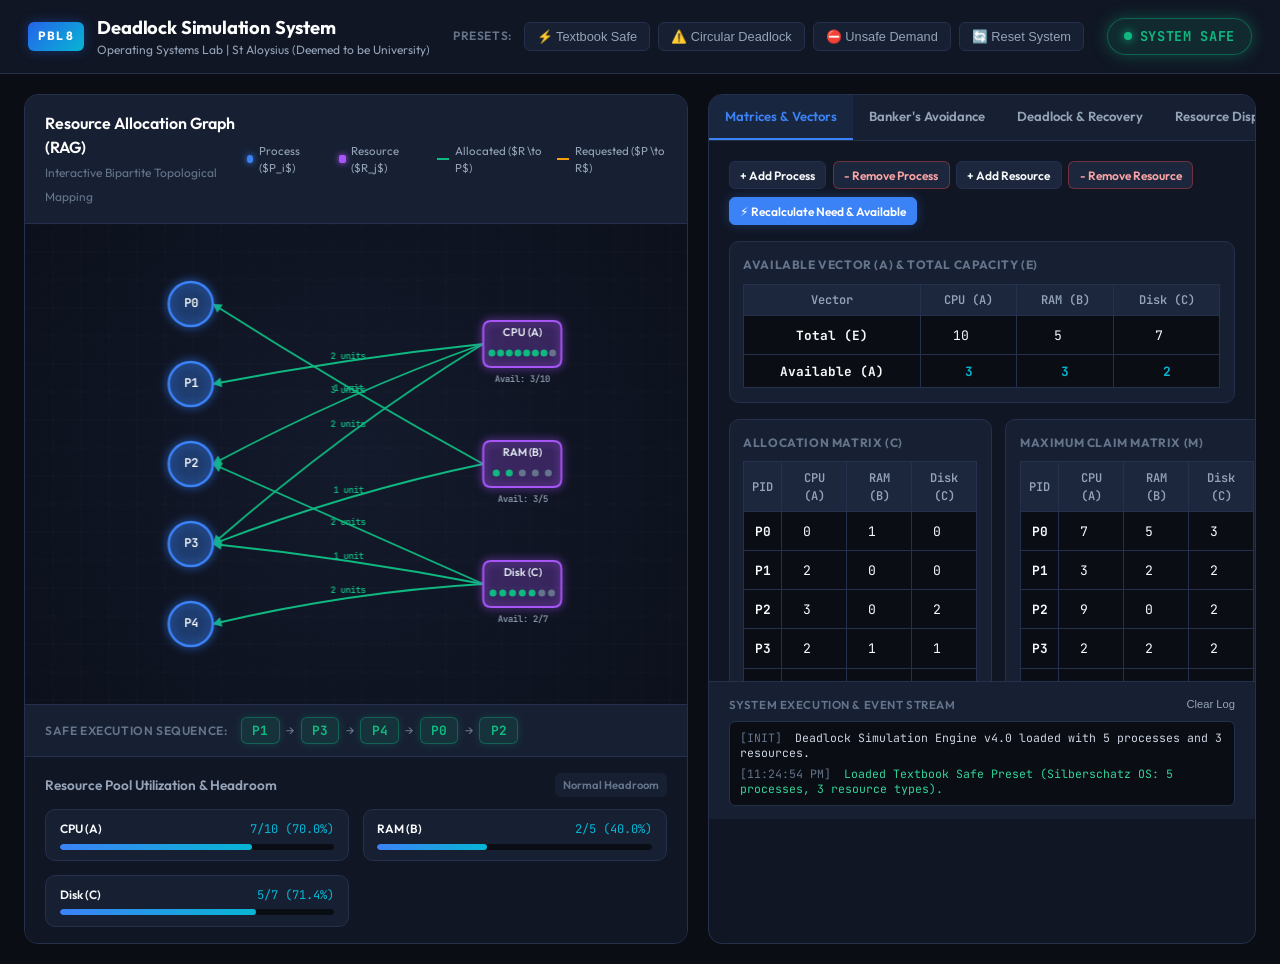
==== deadlock_v4/gui/index.html @ 30ad198f "feat(deadlock-gui): implement interactive graphical user interface and visual RAG canvas" ====
<!DOCTYPE html>
<html lang="en">
<head>
    <meta charset="UTF-8">
    <meta name="viewport" content="width=device-width, initial-scale=1.0">
    <title>Deadlock Simulation & Analysis System | Team 8 PBL</title>
    <link rel="preconnect" href="https://fonts.googleapis.com">
    <link rel="preconnect" href="https://fonts.gstatic.com" crossorigin>
    <link href="https://fonts.googleapis.com/css2?family=JetBrains+Mono:wght@400;500;600;700&family=Outfit:wght@400;500;600;700&family=Plus+Jakarta+Sans:wght@400;500;600;700&display=swap" rel="stylesheet">
    <link rel="stylesheet" href="style.css">
</head>
<body>
    <!-- Top Navigation Header -->
    <header class="app-header">
        <div class="header-brand">
            <div class="brand-badge">PBL 8</div>
            <div class="brand-titles">
                <h1>Deadlock Simulation System</h1>
                <p>Operating Systems Lab | St Aloysius (Deemed to be University)</p>
            </div>
        </div>

        <div class="header-presets">
            <span class="preset-label">Presets:</span>
            <button id="presetSafeBtn" class="preset-btn" title="Silberschatz OS standard 5-process safe state">⚡ Textbook Safe</button>
            <button id="presetDeadlockBtn" class="preset-btn alert-preset" title="Circular wait multi-process deadlock">⚠️ Circular Deadlock</button>
            <button id="presetUnsafeBtn" class="preset-btn warning-preset" title="Unsafe state avoidance case">⛔ Unsafe Demand</button>
            <button id="resetSysBtn" class="preset-btn neutral-preset">🔄 Reset System</button>
        </div>

        <div class="header-status">
            <div id="systemStateBadge" class="state-badge state-safe">
                <span class="status-pulse"></span>
                <span id="systemStateText">SYSTEM SAFE</span>
            </div>
        </div>
    </header>

    <!-- Main Workspace Grid -->
    <main class="dashboard-grid">
        <!-- Left Column: Visual RAG Canvas & Telemetry -->
        <section class="panel graph-panel">
            <div class="panel-header">
                <div class="panel-title-wrap">
                    <h2>Resource Allocation Graph (RAG)</h2>
                    <span class="panel-subtitle">Interactive Bipartite Topological Mapping</span>
                </div>
                <div class="graph-legend">
                    <span class="legend-item"><span class="legend-dot dot-process"></span> Process ($P_i$)</span>
                    <span class="legend-item"><span class="legend-dot dot-resource"></span> Resource ($R_j$)</span>
                    <span class="legend-item"><span class="legend-line line-alloc"></span> Allocated ($R \to P$)</span>
                    <span class="legend-item"><span class="legend-line line-req"></span> Requested ($P \to R$)</span>
                </div>
            </div>

            <!-- Canvas Container -->
            <div class="canvas-container" id="canvasContainer">
                <canvas id="ragCanvas"></canvas>
                <div id="graphOverlayMsg" class="graph-overlay-msg hidden"></div>
            </div>

            <!-- Safe Sequence Bar -->
            <div class="safe-sequence-strip" id="safeSeqStrip">
                <span class="strip-label">Safe Execution Sequence:</span>
                <div class="seq-pills" id="safeSeqPills">
                    <span class="seq-pill">P1</span>
                    <span class="seq-arrow">&rarr;</span>
                    <span class="seq-pill">P3</span>
                    <span class="seq-arrow">&rarr;</span>
                    <span class="seq-pill">P4</span>
                    <span class="seq-arrow">&rarr;</span>
                    <span class="seq-pill">P0</span>
                    <span class="seq-arrow">&rarr;</span>
                    <span class="seq-pill">P2</span>
                </div>
            </div>

            <!-- Resource Utilization Gauges -->
            <div class="utilization-section">
                <div class="utilization-header">
                    <h3>Resource Pool Utilization & Headroom</h3>
                    <span id="bottleneckNotice" class="bottleneck-tag">Normal Headroom</span>
                </div>
                <div class="utilization-bars" id="utilizationBarsContainer">
                    <!-- Dynamic Bars injected here -->
                </div>
            </div>
        </section>

        <!-- Right Column: Interactive Deck & Live Matrix Tables -->
        <section class="panel control-panel">
            <!-- Tabs Bar -->
            <div class="panel-tabs">
                <button class="tab-btn active" data-tab="matrices">Matrices & Vectors</button>
                <button class="tab-btn" data-tab="banker">Banker's Avoidance</button>
                <button class="tab-btn" data-tab="detection">Deadlock & Recovery</button>
                <button class="tab-btn" data-tab="requests">Resource Dispatcher</button>
            </div>

            <!-- Tab 1: Matrices -->
            <div class="tab-content active" id="tab-matrices">
                <div class="matrix-toolbar">
                    <div class="btn-group">
                        <button id="addProcessBtn" class="action-btn sm-btn">+ Add Process</button>
                        <button id="removeProcessBtn" class="action-btn sm-btn danger-outline">- Remove Process</button>
                        <button id="addResourceBtn" class="action-btn sm-btn">+ Add Resource</button>
                        <button id="removeResourceBtn" class="action-btn sm-btn danger-outline">- Remove Resource</button>
                    </div>
                    <button id="recalculateBtn" class="action-btn primary-btn sm-btn">⚡ Recalculate Need & Available</button>
                </div>

                <div class="matrix-card">
                    <div class="card-title">Available Vector (A) & Total Capacity (E)</div>
                    <div class="vector-table-wrap" id="vectorTableWrap">
                        <!-- Rendered by JS -->
                    </div>
                </div>

                <div class="matrix-split">
                    <div class="matrix-card">
                        <div class="card-title">Allocation Matrix (C)</div>
                        <div class="table-wrap" id="allocTableWrap"></div>
                    </div>
                    <div class="matrix-card">
                        <div class="card-title">Maximum Claim Matrix (M)</div>
                        <div class="table-wrap" id="maxTableWrap"></div>
                    </div>
                </div>

                <div class="matrix-split">
                    <div class="matrix-card">
                        <div class="card-title">Calculated Need Matrix (N = M - C)</div>
                        <div class="table-wrap" id="needTableWrap"></div>
                    </div>
                    <div class="matrix-card">
                        <div class="card-title">Current Outstanding Requests (Q)</div>
                        <div class="table-wrap" id="reqTableWrap"></div>
                    </div>
                </div>
            </div>

            <!-- Tab 2: Banker's Avoidance & Stepper -->
            <div class="tab-content" id="tab-banker">
                <div class="action-banner">
                    <div class="banner-info">
                        <h3>Banker's Safety Algorithm Evaluator</h3>
                        <p>Determines if a valid sequence exists where all processes can acquire maximum claims and terminate without deadlock.</p>
                    </div>
                    <button id="runBankersBtn" class="action-btn primary-btn">Run Safety Algorithm</button>
                </div>

                <div class="stepper-box">
                    <div class="stepper-header">
                        <h4>Step-by-Step Safe Sequence Visualizer</h4>
                        <div class="stepper-controls">
                            <button id="stepResetBtn" class="action-btn sm-btn">Reset</button>
                            <button id="stepNextBtn" class="action-btn sm-btn primary-btn">Next Step &rarr;</button>
                            <button id="stepAutoBtn" class="action-btn sm-btn">▶ Auto Play</button>
                        </div>
                    </div>
                    <div class="stepper-display" id="stepperDisplay">
                        <div class="step-work-vector">
                            <span class="step-lbl">Work Vector:</span>
                            <span id="stepWorkVal" class="step-val">[ 3, 3, 2 ]</span>
                        </div>
                        <div class="step-explanation" id="stepExplanation">
                            Click "Next Step" to start evaluating candidate processes against the current Work vector.
                        </div>
                        <div class="step-process-chips" id="stepProcessChips"></div>
                    </div>
                </div>

                <div class="analysis-box" id="bankersAnalysisBox">
                    <div class="analysis-title">Safety Verdict & Theoretical Proof</div>
                    <div class="analysis-body" id="bankersVerdictMsg">
                        Ready. Click "Run Safety Algorithm" to evaluate the current system state.
                    </div>
                </div>
            </div>

            <!-- Tab 3: Deadlock Detection & Recovery -->
            <div class="tab-content" id="tab-detection">
                <div class="action-banner">
                    <div class="banner-info">
                        <h3>Multi-Instance Deadlock Detection</h3>
                        <p>Evaluates outstanding requests (Q) against available resources (A) using graph reduction and work vectors.</p>
                    </div>
                    <button id="runDetectionBtn" class="action-btn alert-btn">Run Detection Check</button>
                </div>

                <div class="detection-verdict-box" id="detectionVerdictBox">
                    <div class="verdict-icon" id="detectionIcon">✓</div>
                    <div class="verdict-details">
                        <h4 id="detectionHeading">No Deadlock Detected</h4>
                        <p id="detectionDetail">All active process requests can be fulfilled. System is in active execution.</p>
                    </div>
                </div>

                <div class="recovery-deck">
                    <div class="deck-header">
                        <h4>Deadlock Recovery Subsystem</h4>
                        <span class="deck-subtitle">Select automated intervention policy</span>
                    </div>

                    <div class="recovery-options">
                        <label class="recovery-option">
                            <input type="radio" name="recoveryPolicy" value="one-by-one" checked>
                            <div class="option-desc">
                                <strong>Selective Victim Termination (One-by-One)</strong>
                                <span>Aborts process with highest resource hold until the cycle breaks. Recommended to minimize cost.</span>
                            </div>
                        </label>
                        <label class="recovery-option">
                            <input type="radio" name="recoveryPolicy" value="terminate-all">
                            <div class="option-desc">
                                <strong>Abort All Deadlocked Processes</strong>
                                <span>Instantly terminates every blocked process and reclaims all resources. Fast but disruptive.</span>
                            </div>
                        </label>
                        <label class="recovery-option">
                            <input type="radio" name="recoveryPolicy" value="preempt">
                            <div class="option-desc">
                                <strong>Resource Preemption & Rollback</strong>
                                <span>Preempts allocated resources from victim, rolls back request to safety checkpoint.</span>
                            </div>
                        </label>
                    </div>

                    <button id="executeRecoveryBtn" class="action-btn danger-btn">⚡ Execute Recovery Intervention</button>
                </div>
            </div>

            <!-- Tab 4: Resource Dispatcher -->
            <div class="tab-content" id="tab-requests">
                <div class="action-banner">
                    <div class="banner-info">
                        <h3>Simulate Dynamic Resource Requests</h3>
                        <p>Submit a live resource request vector for an active process. Banker's avoidance will test safety before granting.</p>
                    </div>
                </div>

                <div class="dispatch-form">
                    <div class="form-row">
                        <label for="reqProcessSelect">Requesting Process:</label>
                        <select id="reqProcessSelect" class="form-select"></select>
                    </div>

                    <div class="form-row">
                        <label>Request Vector (Units per resource):</label>
                        <div class="request-inputs-grid" id="requestInputsGrid"></div>
                    </div>

                    <div class="form-actions">
                        <button id="submitRequestBtn" class="action-btn primary-btn">Submit Request (Test Avoidance)</button>
                        <button id="releaseResourceBtn" class="action-btn neutral-btn">Release Resources</button>
                    </div>
                </div>

                <div class="dispatch-feedback" id="dispatchFeedback">
                    <div class="feedback-title">Dispatcher Transaction Status</div>
                    <div class="feedback-msg" id="dispatchFeedbackMsg">Enter request amounts above to simulate dynamic allocation.</div>
                </div>
            </div>

            <!-- Bottom Console / Telemetry Log -->
            <div class="telemetry-log-card">
                <div class="log-header">
                    <span>System Execution & Event Stream</span>
                    <button id="clearLogBtn" class="sm-text-btn">Clear Log</button>
                </div>
                <div class="log-stream" id="logStream">
                    <div class="log-entry log-info"><span class="log-time">[INIT]</span> Deadlock Simulation Engine v4.0 loaded with 5 processes and 3 resources.</div>
                </div>
            </div>
        </section>
    </main>

    <!-- JavaScript Application -->
    <script src="app.js"></script>
</body>
</html>
---- deadlock_v4/gui/style.css ----
/* ==========================================================================
   Deadlock Simulation & Analysis Console Design System
   PBL Team 8 - St Aloysius Deemed to be University
   ========================================================================== */

:root {
    --bg-base: #0a0d14;
    --bg-surface: #101624;
    --bg-surface-elevated: #172033;
    --bg-card: #1c263c;
    --bg-card-hover: #23304b;

    --border-subtle: #24304c;
    --border-focus: #3b82f6;

    --text-primary: #f8fafc;
    --text-secondary: #94a3b8;
    --text-muted: #64748b;

    --accent-blue: #3b82f6;
    --accent-blue-hover: #2563eb;
    --accent-cyan: #06b6d4;

    --state-safe: #10b981;
    --state-safe-bg: rgba(16, 185, 129, 0.12);
    --state-safe-glow: rgba(16, 185, 129, 0.35);

    --state-unsafe: #f59e0b;
    --state-unsafe-bg: rgba(245, 158, 11, 0.12);
    --state-unsafe-glow: rgba(245, 158, 11, 0.35);

    --state-deadlock: #ef4444;
    --state-deadlock-bg: rgba(239, 68, 68, 0.15);
    --state-deadlock-glow: rgba(239, 68, 68, 0.45);

    --font-sans: 'Outfit', 'Plus Jakarta Sans', system-ui, -apple-system, sans-serif;
    --font-mono: 'JetBrains Mono', monospace;
    --radius-sm: 6px;
    --radius-md: 10px;
    --radius-lg: 14px;
    --radius-xl: 18px;
    --transition: all 0.2s cubic-bezier(0.16, 1, 0.3, 1);
}

* {
    box-sizing: border-box;
    margin: 0;
    padding: 0;
}

body {
    background-color: var(--bg-base);
    color: var(--text-primary);
    font-family: var(--font-sans);
    line-height: 1.5;
    min-height: 100vh;
    overflow-x: hidden;
}

/* Custom Scrollbars */
::-webkit-scrollbar {
    width: 6px;
    height: 6px;
}
::-webkit-scrollbar-track {
    background: var(--bg-base);
}
::-webkit-scrollbar-thumb {
    background: var(--border-subtle);
    border-radius: 4px;
}
::-webkit-scrollbar-thumb:hover {
    background: var(--text-muted);
}

/* ==========================================================================
   Header Architecture
   ========================================================================== */
.app-header {
    background: var(--bg-surface);
    border-bottom: 1px solid var(--border-subtle);
    display: flex;
    align-items: center;
    justify-content: space-between;
    padding: 0.85rem 1.75rem;
    position: sticky;
    top: 0;
    z-index: 50;
    backdrop-filter: blur(12px);
}

.header-brand {
    display: flex;
    align-items: center;
    gap: 0.85rem;
}

.brand-badge {
    background: linear-gradient(135deg, #2563eb, #06b6d4);
    color: #ffffff;
    font-size: 0.75rem;
    font-weight: 700;
    padding: 0.35rem 0.65rem;
    border-radius: var(--radius-sm);
    letter-spacing: 0.05em;
    box-shadow: 0 0 12px rgba(37, 99, 235, 0.4);
}

.brand-titles h1 {
    font-size: 1.15rem;
    font-weight: 700;
    letter-spacing: -0.01em;
    color: #ffffff;
}

.brand-titles p {
    font-size: 0.75rem;
    color: var(--text-secondary);
}

.header-presets {
    display: flex;
    align-items: center;
    gap: 0.5rem;
}

.preset-label {
    font-size: 0.75rem;
    color: var(--text-muted);
    font-weight: 600;
    margin-right: 0.25rem;
    text-transform: uppercase;
    letter-spacing: 0.05em;
}

.preset-btn {
    background: var(--bg-surface-elevated);
    border: 1px solid var(--border-subtle);
    color: var(--text-secondary);
    font-size: 0.8rem;
    font-weight: 500;
    padding: 0.4rem 0.75rem;
    border-radius: var(--radius-sm);
    cursor: pointer;
    transition: var(--transition);
}

.preset-btn:hover {
    background: var(--bg-card);
    color: var(--text-primary);
    border-color: var(--border-focus);
}

.preset-btn.alert-preset:hover {
    border-color: var(--state-deadlock);
    color: #fca5a5;
    background: var(--state-deadlock-bg);
}

.preset-btn.warning-preset:hover {
    border-color: var(--state-unsafe);
    color: #fde68a;
    background: var(--state-unsafe-bg);
}

/* System State Dynamic Badge */
.state-badge {
    display: inline-flex;
    align-items: center;
    gap: 0.5rem;
    font-size: 0.85rem;
    font-weight: 700;
    font-family: var(--font-mono);
    padding: 0.45rem 1rem;
    border-radius: 9999px;
    letter-spacing: 0.05em;
    transition: var(--transition);
}

.status-pulse {
    width: 8px;
    height: 8px;
    border-radius: 50%;
    background: currentColor;
    box-shadow: 0 0 10px currentColor;
    animation: pulse 2s infinite ease-in-out;
}

.state-safe {
    background: var(--state-safe-bg);
    color: var(--state-safe);
    border: 1px solid rgba(16, 185, 129, 0.4);
    box-shadow: 0 0 16px var(--state-safe-glow);
}

.state-unsafe {
    background: var(--state-unsafe-bg);
    color: var(--state-unsafe);
    border: 1px solid rgba(245, 158, 11, 0.4);
    box-shadow: 0 0 16px var(--state-unsafe-glow);
}

.state-deadlock {
    background: var(--state-deadlock-bg);
    color: var(--state-deadlock);
    border: 1px solid rgba(239, 68, 68, 0.5);
    box-shadow: 0 0 24px var(--state-deadlock-glow);
    animation: warningBlink 1.5s infinite alternate ease-in-out;
}

@keyframes pulse {
    0%, 100% { transform: scale(1); opacity: 1; }
    50% { transform: scale(1.3); opacity: 0.6; }
}

@keyframes warningBlink {
    0% { box-shadow: 0 0 12px rgba(239, 68, 68, 0.3); }
    100% { box-shadow: 0 0 30px rgba(239, 68, 68, 0.8); }
}

/* ==========================================================================
   Dashboard Grid Layout
   ========================================================================== */
.dashboard-grid {
    display: grid;
    grid-template-columns: 1.15fr 0.95fr;
    gap: 1.25rem;
    padding: 1.25rem 1.5rem;
    min-height: calc(100vh - 70px);
}

@media (max-width: 1200px) {
    .dashboard-grid {
        grid-template-columns: 1fr;
    }
}

.panel {
    background: var(--bg-surface);
    border: 1px solid var(--border-subtle);
    border-radius: var(--radius-lg);
    display: flex;
    flex-direction: column;
    overflow: hidden;
}

.panel-header {
    padding: 1rem 1.25rem;
    border-bottom: 1px solid var(--border-subtle);
    display: flex;
    align-items: center;
    justify-content: space-between;
    background: var(--bg-surface-elevated);
}

.panel-title-wrap h2 {
    font-size: 1rem;
    font-weight: 600;
    color: #ffffff;
}

.panel-subtitle {
    font-size: 0.75rem;
    color: var(--text-muted);
}

.graph-legend {
    display: flex;
    align-items: center;
    gap: 0.85rem;
    font-size: 0.72rem;
    color: var(--text-secondary);
}

.legend-item {
    display: inline-flex;
    align-items: center;
    gap: 0.35rem;
}

.legend-dot {
    width: 8px;
    height: 8px;
    border-radius: 50%;
}
.dot-process { background: #3b82f6; box-shadow: 0 0 6px #3b82f6; }
.dot-resource { background: #a855f7; border-radius: 2px; box-shadow: 0 0 6px #a855f7; }
.legend-line {
    display: inline-block;
    width: 14px;
    height: 2px;
}
.line-alloc { background: #10b981; }
.line-req { background: #f59e0b; border-top: 1px dashed #f59e0b; }

/* Canvas Area */
.canvas-container {
    position: relative;
    width: 100%;
    height: 480px;
    background: radial-gradient(circle at center, #131a2b 0%, #0c101c 100%);
    overflow: hidden;
}

#ragCanvas {
    width: 100%;
    height: 100%;
    display: block;
}

.graph-overlay-msg {
    position: absolute;
    bottom: 1rem;
    left: 50%;
    transform: translateX(-50%);
    background: rgba(18, 24, 41, 0.88);
    border: 1px solid var(--border-subtle);
    padding: 0.5rem 1rem;
    border-radius: 9999px;
    font-size: 0.8rem;
    color: var(--text-secondary);
    backdrop-filter: blur(8px);
    pointer-events: none;
    transition: var(--transition);
}
.graph-overlay-msg.hidden { display: none; }

/* Safe Sequence Strip */
.safe-sequence-strip {
    background: var(--bg-surface-elevated);
    border-top: 1px solid var(--border-subtle);
    border-bottom: 1px solid var(--border-subtle);
    padding: 0.75rem 1.25rem;
    display: flex;
    align-items: center;
    gap: 0.85rem;
    overflow-x: auto;
}

.strip-label {
    font-size: 0.75rem;
    font-weight: 600;
    text-transform: uppercase;
    letter-spacing: 0.05em;
    color: var(--text-muted);
    white-space: nowrap;
}

.seq-pills {
    display: flex;
    align-items: center;
    gap: 0.4rem;
}

.seq-pill {
    background: var(--state-safe-bg);
    color: var(--state-safe);
    border: 1px solid rgba(16, 185, 129, 0.35);
    font-family: var(--font-mono);
    font-size: 0.8rem;
    font-weight: 700;
    padding: 0.2rem 0.65rem;
    border-radius: var(--radius-sm);
    box-shadow: 0 0 8px rgba(16, 185, 129, 0.2);
}

.seq-arrow {
    color: var(--text-muted);
    font-size: 0.8rem;
}

/* Utilization Section */
.utilization-section {
    padding: 1rem 1.25rem;
    background: var(--bg-surface);
}

.utilization-header {
    display: flex;
    align-items: center;
    justify-content: space-between;
    margin-bottom: 0.75rem;
}

.utilization-header h3 {
    font-size: 0.85rem;
    font-weight: 600;
    color: var(--text-secondary);
}

.bottleneck-tag {
    font-size: 0.7rem;
    font-weight: 600;
    padding: 0.2rem 0.5rem;
    border-radius: var(--radius-sm);
    background: var(--bg-surface-elevated);
    color: var(--text-muted);
}

.bottleneck-tag.bottleneck-alert {
    background: var(--state-deadlock-bg);
    color: #fca5a5;
    border: 1px solid rgba(239, 68, 68, 0.3);
}

.utilization-bars {
    display: grid;
    grid-template-columns: repeat(auto-fit, minmax(200px, 1fr));
    gap: 0.85rem;
}

.util-item {
    background: var(--bg-surface-elevated);
    border: 1px solid var(--border-subtle);
    padding: 0.65rem 0.85rem;
    border-radius: var(--radius-md);
}

.util-meta {
    display: flex;
    justify-content: space-between;
    font-size: 0.75rem;
    margin-bottom: 0.35rem;
}

.util-name {
    font-weight: 600;
    color: var(--text-primary);
}

.util-pct {
    font-family: var(--font-mono);
    color: var(--accent-cyan);
}

.util-track {
    width: 100%;
    height: 6px;
    background: var(--bg-base);
    border-radius: 9999px;
    overflow: hidden;
}

.util-fill {
    height: 100%;
    background: linear-gradient(90deg, #3b82f6, #06b6d4);
    border-radius: 9999px;
    transition: width 0.3s ease;
}

.util-fill.fill-high {
    background: linear-gradient(90deg, #f59e0b, #ef4444);
}

/* ==========================================================================
   Right Column: Tabs & Control Deck
   ========================================================================== */
.panel-tabs {
    display: flex;
    background: var(--bg-surface-elevated);
    border-bottom: 1px solid var(--border-subtle);
    overflow-x: auto;
}

.tab-btn {
    flex: 1;
    background: transparent;
    border: none;
    border-bottom: 2px solid transparent;
    color: var(--text-secondary);
    font-family: var(--font-sans);
    font-size: 0.82rem;
    font-weight: 600;
    padding: 0.85rem 1rem;
    cursor: pointer;
    white-space: nowrap;
    transition: var(--transition);
}

.tab-btn:hover {
    color: var(--text-primary);
    background: rgba(255, 255, 255, 0.02);
}

.tab-btn.active {
    color: var(--accent-blue);
    border-bottom-color: var(--accent-blue);
    background: rgba(59, 130, 246, 0.06);
}

.tab-content {
    display: none;
    padding: 1.25rem;
    flex-direction: column;
    gap: 1rem;
    overflow-y: auto;
    max-height: 540px;
}
.tab-content.active {
    display: flex;
}

/* Matrices Styling */
.matrix-toolbar {
    display: flex;
    align-items: center;
    justify-content: space-between;
    flex-wrap: wrap;
    gap: 0.5rem;
}

.btn-group {
    display: flex;
    gap: 0.4rem;
}

.action-btn {
    background: var(--bg-card);
    border: 1px solid var(--border-subtle);
    color: var(--text-primary);
    font-family: var(--font-sans);
    font-size: 0.82rem;
    font-weight: 600;
    padding: 0.5rem 0.85rem;
    border-radius: var(--radius-sm);
    cursor: pointer;
    transition: var(--transition);
    display: inline-flex;
    align-items: center;
    gap: 0.35rem;
}

.action-btn:hover {
    background: var(--bg-card-hover);
    border-color: var(--border-focus);
}

.sm-btn {
    font-size: 0.75rem;
    padding: 0.35rem 0.65rem;
}

.primary-btn {
    background: var(--accent-blue);
    border-color: var(--accent-blue);
    color: #ffffff;
    box-shadow: 0 0 12px rgba(59, 130, 246, 0.3);
}
.primary-btn:hover {
    background: var(--accent-blue-hover);
}

.danger-btn {
    background: #dc2626;
    border-color: #dc2626;
    color: #ffffff;
    box-shadow: 0 0 14px rgba(220, 38, 38, 0.35);
}
.danger-btn:hover {
    background: #b91c1c;
}

.danger-outline {
    color: #fca5a5;
    border-color: rgba(239, 68, 68, 0.4);
}
.danger-outline:hover {
    background: var(--state-deadlock-bg);
    border-color: var(--state-deadlock);
}

.alert-btn {
    background: var(--state-deadlock);
    border-color: var(--state-deadlock);
    color: #ffffff;
}

.neutral-btn {
    background: var(--bg-surface-elevated);
}

.matrix-card {
    background: var(--bg-surface-elevated);
    border: 1px solid var(--border-subtle);
    border-radius: var(--radius-md);
    padding: 0.85rem;
}

.card-title {
    font-size: 0.75rem;
    font-weight: 700;
    color: var(--text-muted);
    text-transform: uppercase;
    letter-spacing: 0.05em;
    margin-bottom: 0.6rem;
}

.matrix-split {
    display: grid;
    grid-template-columns: 1fr 1fr;
    gap: 0.85rem;
}

@media (max-width: 600px) {
    .matrix-split {
        grid-template-columns: 1fr;
    }
}

.table-wrap, .vector-table-wrap {
    overflow-x: auto;
}

table.matrix-table {
    width: 100%;
    border-collapse: collapse;
    font-family: var(--font-mono);
    font-size: 0.8rem;
}

table.matrix-table th, table.matrix-table td {
    padding: 0.4rem 0.5rem;
    text-align: center;
    border: 1px solid var(--border-subtle);
}

table.matrix-table th {
    background: var(--bg-card);
    color: var(--text-secondary);
    font-weight: 600;
    font-size: 0.75rem;
}

table.matrix-table td {
    background: var(--bg-base);
}

table.matrix-table input {
    width: 48px;
    background: transparent;
    border: 1px solid transparent;
    color: var(--text-primary);
    font-family: var(--font-mono);
    font-size: 0.82rem;
    text-align: center;
    padding: 0.2rem;
    border-radius: var(--radius-sm);
    transition: var(--transition);
}

table.matrix-table input:focus {
    outline: none;
    background: var(--bg-surface-elevated);
    border-color: var(--accent-blue);
    box-shadow: 0 0 8px rgba(59, 130, 246, 0.4);
}

/* Action Banner */
.action-banner {
    background: linear-gradient(135deg, rgba(30, 41, 69, 0.6), rgba(18, 24, 41, 0.8));
    border: 1px solid var(--border-subtle);
    border-radius: var(--radius-md);
    padding: 1rem;
    display: flex;
    align-items: center;
    justify-content: space-between;
    gap: 1rem;
}

.banner-info h3 {
    font-size: 0.95rem;
    font-weight: 600;
    color: #ffffff;
    margin-bottom: 0.2rem;
}

.banner-info p {
    font-size: 0.75rem;
    color: var(--text-secondary);
}

/* Stepper Display */
.stepper-box {
    background: var(--bg-surface-elevated);
    border: 1px solid var(--border-subtle);
    border-radius: var(--radius-md);
    padding: 1rem;
    display: flex;
    flex-direction: column;
    gap: 0.75rem;
}

.stepper-header {
    display: flex;
    align-items: center;
    justify-content: space-between;
}

.stepper-header h4 {
    font-size: 0.85rem;
    font-weight: 600;
    color: var(--text-primary);
}

.stepper-controls {
    display: flex;
    gap: 0.35rem;
}

.stepper-display {
    background: var(--bg-base);
    border: 1px solid var(--border-subtle);
    border-radius: var(--radius-sm);
    padding: 0.85rem;
}

.step-work-vector {
    display: flex;
    align-items: center;
    gap: 0.5rem;
    font-size: 0.82rem;
    margin-bottom: 0.5rem;
}

.step-lbl {
    color: var(--text-muted);
    font-weight: 600;
}

.step-val {
    font-family: var(--font-mono);
    color: var(--accent-cyan);
    font-weight: 700;
}

.step-explanation {
    font-size: 0.78rem;
    color: var(--text-secondary);
    min-height: 38px;
    line-height: 1.4;
}

.step-process-chips {
    display: flex;
    gap: 0.4rem;
    margin-top: 0.6rem;
    flex-wrap: wrap;
}

.chip {
    padding: 0.2rem 0.55rem;
    border-radius: var(--radius-sm);
    font-size: 0.72rem;
    font-family: var(--font-mono);
    font-weight: 600;
    background: var(--bg-surface-elevated);
    border: 1px solid var(--border-subtle);
    color: var(--text-muted);
}
.chip.chip-done {
    background: var(--state-safe-bg);
    color: var(--state-safe);
    border-color: rgba(16, 185, 129, 0.4);
}
.chip.chip-active {
    background: rgba(59, 130, 246, 0.15);
    color: var(--accent-blue);
    border-color: var(--accent-blue);
    box-shadow: 0 0 8px rgba(59, 130, 246, 0.3);
}

.analysis-box {
    background: var(--bg-surface-elevated);
    border: 1px solid var(--border-subtle);
    border-radius: var(--radius-md);
    padding: 1rem;
}

.analysis-title {
    font-size: 0.75rem;
    font-weight: 700;
    color: var(--text-muted);
    text-transform: uppercase;
    letter-spacing: 0.05em;
    margin-bottom: 0.4rem;
}

.analysis-body {
    font-size: 0.8rem;
    color: var(--text-secondary);
    line-height: 1.5;
}

/* Detection Verdict Box */
.detection-verdict-box {
    background: var(--bg-surface-elevated);
    border: 1px solid var(--border-subtle);
    border-radius: var(--radius-md);
    padding: 1.25rem;
    display: flex;
    align-items: center;
    gap: 1rem;
}

.detection-verdict-box.alert-active {
    background: var(--state-deadlock-bg);
    border-color: var(--state-deadlock);
}

.verdict-icon {
    width: 44px;
    height: 44px;
    border-radius: 50%;
    display: flex;
    align-items: center;
    justify-content: center;
    font-size: 1.4rem;
    font-weight: bold;
    background: var(--state-safe-bg);
    color: var(--state-safe);
    flex-shrink: 0;
}

.detection-verdict-box.alert-active .verdict-icon {
    background: rgba(239, 68, 68, 0.2);
    color: var(--state-deadlock);
}

.verdict-details h4 {
    font-size: 0.95rem;
    font-weight: 600;
    margin-bottom: 0.2rem;
}

.verdict-details p {
    font-size: 0.78rem;
    color: var(--text-secondary);
}

/* Recovery Deck */
.recovery-deck {
    background: var(--bg-surface-elevated);
    border: 1px solid var(--border-subtle);
    border-radius: var(--radius-md);
    padding: 1rem;
    display: flex;
    flex-direction: column;
    gap: 0.85rem;
}

.deck-header h4 {
    font-size: 0.85rem;
    font-weight: 600;
}

.deck-subtitle {
    font-size: 0.72rem;
    color: var(--text-muted);
}

.recovery-options {
    display: flex;
    flex-direction: column;
    gap: 0.5rem;
}

.recovery-option {
    display: flex;
    align-items: flex-start;
    gap: 0.65rem;
    background: var(--bg-card);
    border: 1px solid var(--border-subtle);
    padding: 0.65rem 0.85rem;
    border-radius: var(--radius-sm);
    cursor: pointer;
    transition: var(--transition);
}

.recovery-option:hover {
    border-color: var(--border-focus);
}

.recovery-option input {
    margin-top: 0.25rem;
}

.option-desc strong {
    display: block;
    font-size: 0.8rem;
    color: var(--text-primary);
}

.option-desc span {
    font-size: 0.72rem;
    color: var(--text-secondary);
}

/* Dispatch Form */
.dispatch-form {
    background: var(--bg-surface-elevated);
    border: 1px solid var(--border-subtle);
    border-radius: var(--radius-md);
    padding: 1rem;
    display: flex;
    flex-direction: column;
    gap: 0.85rem;
}

.form-row {
    display: flex;
    flex-direction: column;
    gap: 0.35rem;
}

.form-row label {
    font-size: 0.78rem;
    font-weight: 600;
    color: var(--text-secondary);
}

.form-select {
    background: var(--bg-base);
    border: 1px solid var(--border-subtle);
    color: var(--text-primary);
    padding: 0.45rem 0.65rem;
    border-radius: var(--radius-sm);
    font-family: var(--font-sans);
    font-size: 0.82rem;
}

.request-inputs-grid {
    display: flex;
    gap: 0.5rem;
    flex-wrap: wrap;
}

.req-input-col {
    display: flex;
    flex-direction: column;
    align-items: center;
    gap: 0.25rem;
}

.req-input-col span {
    font-size: 0.7rem;
    color: var(--text-muted);
    font-family: var(--font-mono);
}

.req-input-col input {
    width: 54px;
    background: var(--bg-base);
    border: 1px solid var(--border-subtle);
    color: var(--text-primary);
    font-family: var(--font-mono);
    font-size: 0.85rem;
    padding: 0.35rem;
    text-align: center;
    border-radius: var(--radius-sm);
}

.form-actions {
    display: flex;
    gap: 0.5rem;
    margin-top: 0.35rem;
}

.dispatch-feedback {
    background: var(--bg-surface-elevated);
    border: 1px solid var(--border-subtle);
    border-radius: var(--radius-md);
    padding: 0.85rem;
}

.feedback-title {
    font-size: 0.72rem;
    font-weight: 700;
    color: var(--text-muted);
    text-transform: uppercase;
    letter-spacing: 0.05em;
    margin-bottom: 0.25rem;
}

.feedback-msg {
    font-size: 0.8rem;
    color: var(--text-secondary);
}

/* Bottom Telemetry Log */
.telemetry-log-card {
    background: var(--bg-surface-elevated);
    border-top: 1px solid var(--border-subtle);
    padding: 0.85rem 1.25rem;
    display: flex;
    flex-direction: column;
    gap: 0.5rem;
}

.log-header {
    display: flex;
    align-items: center;
    justify-content: space-between;
    font-size: 0.72rem;
    font-weight: 600;
    color: var(--text-muted);
    text-transform: uppercase;
    letter-spacing: 0.05em;
}

.sm-text-btn {
    background: transparent;
    border: none;
    color: var(--text-secondary);
    font-size: 0.7rem;
    cursor: pointer;
}
.sm-text-btn:hover {
    color: var(--accent-blue);
}

.log-stream {
    max-height: 100px;
    overflow-y: auto;
    font-family: var(--font-mono);
    font-size: 0.72rem;
    display: flex;
    flex-direction: column;
    gap: 0.3rem;
    background: var(--bg-base);
    padding: 0.5rem 0.65rem;
    border-radius: var(--radius-sm);
    border: 1px solid var(--border-subtle);
}

.log-entry {
    line-height: 1.35;
}
.log-time {
    color: var(--text-muted);
    margin-right: 0.4rem;
}
.log-info { color: #cbd5e1; }
.log-success { color: #34d399; }
.log-warning { color: #fbbf24; }
.log-alert { color: #f87171; }
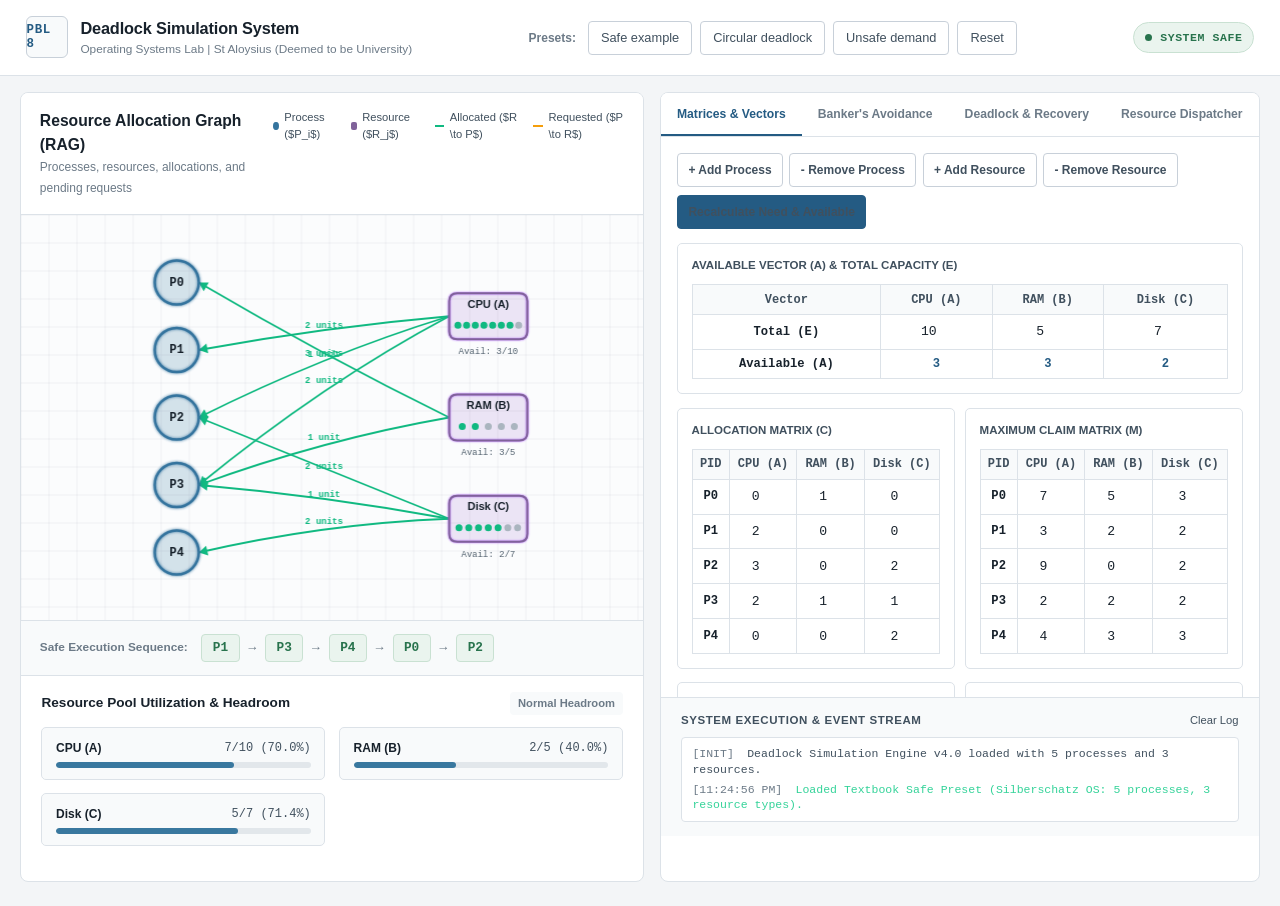
==== commit 491205ee: "refine deadlock simulator interface" ====
--- a/deadlock_v4/gui/index.html
+++ b/deadlock_v4/gui/index.html
@@ -3,10 +3,9 @@
 <head>
     <meta charset="UTF-8">
     <meta name="viewport" content="width=device-width, initial-scale=1.0">
-    <title>Deadlock Simulation & Analysis System | Team 8 PBL</title>
-    <link rel="preconnect" href="https://fonts.googleapis.com">
-    <link rel="preconnect" href="https://fonts.gstatic.com" crossorigin>
-    <link href="https://fonts.googleapis.com/css2?family=JetBrains+Mono:wght@400;500;600;700&family=Outfit:wght@400;500;600;700&family=Plus+Jakarta+Sans:wght@400;500;600;700&display=swap" rel="stylesheet">
+    <meta name="theme-color" content="#f3f5f7">
+    <meta name="description" content="Interactive operating systems lab for exploring resource allocation, safe states, and deadlock recovery.">
+    <title>Deadlock Simulation System | Team 8 PBL</title>
     <link rel="stylesheet" href="style.css">
 </head>
 <body>
@@ -22,10 +21,10 @@
 
         <div class="header-presets">
             <span class="preset-label">Presets:</span>
-            <button id="presetSafeBtn" class="preset-btn" title="Silberschatz OS standard 5-process safe state">⚡ Textbook Safe</button>
-            <button id="presetDeadlockBtn" class="preset-btn alert-preset" title="Circular wait multi-process deadlock">⚠️ Circular Deadlock</button>
-            <button id="presetUnsafeBtn" class="preset-btn warning-preset" title="Unsafe state avoidance case">⛔ Unsafe Demand</button>
-            <button id="resetSysBtn" class="preset-btn neutral-preset">🔄 Reset System</button>
+            <button id="presetSafeBtn" class="preset-btn" title="Load the standard five-process safe state">Safe example</button>
+            <button id="presetDeadlockBtn" class="preset-btn alert-preset" title="Load a circular-wait deadlock scenario">Circular deadlock</button>
+            <button id="presetUnsafeBtn" class="preset-btn warning-preset" title="Load an unsafe demand scenario">Unsafe demand</button>
+            <button id="resetSysBtn" class="preset-btn neutral-preset">Reset</button>
         </div>
 
         <div class="header-status">
@@ -43,7 +42,7 @@
             <div class="panel-header">
                 <div class="panel-title-wrap">
                     <h2>Resource Allocation Graph (RAG)</h2>
-                    <span class="panel-subtitle">Interactive Bipartite Topological Mapping</span>
+                    <span class="panel-subtitle">Processes, resources, allocations, and pending requests</span>
                 </div>
                 <div class="graph-legend">
                     <span class="legend-item"><span class="legend-dot dot-process"></span> Process ($P_i$)</span>
@@ -106,7 +105,7 @@
                         <button id="addResourceBtn" class="action-btn sm-btn">+ Add Resource</button>
                         <button id="removeResourceBtn" class="action-btn sm-btn danger-outline">- Remove Resource</button>
                     </div>
-                    <button id="recalculateBtn" class="action-btn primary-btn sm-btn">⚡ Recalculate Need & Available</button>
+                    <button id="recalculateBtn" class="action-btn primary-btn sm-btn">Recalculate Need &amp; Available</button>
                 </div>
 
                 <div class="matrix-card">
@@ -155,7 +154,7 @@
                         <div class="stepper-controls">
                             <button id="stepResetBtn" class="action-btn sm-btn">Reset</button>
                             <button id="stepNextBtn" class="action-btn sm-btn primary-btn">Next Step &rarr;</button>
-                            <button id="stepAutoBtn" class="action-btn sm-btn">▶ Auto Play</button>
+                            <button id="stepAutoBtn" class="action-btn sm-btn">Auto play</button>
                         </div>
                     </div>
                     <div class="stepper-display" id="stepperDisplay">
@@ -189,7 +188,7 @@
                 </div>
 
                 <div class="detection-verdict-box" id="detectionVerdictBox">
-                    <div class="verdict-icon" id="detectionIcon">✓</div>
+                    <div class="verdict-icon" id="detectionIcon">OK</div>
                     <div class="verdict-details">
                         <h4 id="detectionHeading">No Deadlock Detected</h4>
                         <p id="detectionDetail">All active process requests can be fulfilled. System is in active execution.</p>
@@ -226,7 +225,7 @@
                         </label>
                     </div>
 
-                    <button id="executeRecoveryBtn" class="action-btn danger-btn">⚡ Execute Recovery Intervention</button>
+                    <button id="executeRecoveryBtn" class="action-btn danger-btn">Execute recovery</button>
                 </div>
             </div>
 
--- a/deadlock_v4/gui/style.css
+++ b/deadlock_v4/gui/style.css
@@ -1043,3 +1043,133 @@
 .log-success { color: #34d399; }
 .log-warning { color: #fbbf24; }
 .log-alert { color: #f87171; }
+
+/* Quiet, light interface layer */
+:root {
+    color-scheme: light;
+    --bg-base: #f3f5f7;
+    --bg-surface: #ffffff;
+    --bg-surface-elevated: #f8fafb;
+    --bg-card: #ffffff;
+    --bg-card-hover: #f2f5f7;
+    --border-subtle: #dce2e8;
+    --border-focus: #245b83;
+    --text-primary: #17212b;
+    --text-secondary: #40505e;
+    --text-muted: #6c7a87;
+    --accent-blue: #245b83;
+    --accent-blue-hover: #19486c;
+    --accent-cyan: #245b83;
+    --state-safe: #28734d;
+    --state-safe-bg: #eaf4ee;
+    --state-safe-glow: transparent;
+    --state-unsafe: #94620b;
+    --state-unsafe-bg: #fbf3df;
+    --state-unsafe-glow: transparent;
+    --state-deadlock: #a53b38;
+    --state-deadlock-bg: #f8eaea;
+    --state-deadlock-glow: transparent;
+    --font-sans: "Segoe UI", Arial, sans-serif;
+    --font-mono: Consolas, "Courier New", monospace;
+    --radius-sm: 4px;
+    --radius-md: 6px;
+    --radius-lg: 8px;
+    --radius-xl: 8px;
+    --transition: background-color .15s ease, border-color .15s ease, color .15s ease;
+}
+
+body { background: var(--bg-base); color: var(--text-primary); font-size: 14px; }
+button, input, select { font-family: var(--font-sans); }
+button:focus-visible, input:focus-visible, select:focus-visible { outline: 3px solid rgba(36, 91, 131, .25); outline-offset: 2px; }
+::-webkit-scrollbar-track { background: #f8fafb; }
+::-webkit-scrollbar-thumb { background: #c8d0d9; border: 2px solid #f8fafb; }
+.app-header { min-height: 76px; padding: .8rem clamp(1rem, 2vw, 2rem); background: #fff; border-bottom-color: var(--border-subtle); backdrop-filter: none; }
+.header-brand { gap: .8rem; }
+.brand-badge { display: grid; place-items: center; width: 42px; height: 42px; padding: 0; border: 1px solid #c8d0d9; border-radius: 6px; background: #f8fafb; color: #245b83; font: 700 .78rem var(--font-mono); box-shadow: none; }
+.brand-titles h1 { color: var(--text-primary); font-size: 1.02rem; font-weight: 650; }
+.brand-titles p { color: var(--text-muted); font-size: .74rem; }
+.preset-label { color: var(--text-muted); text-transform: none; letter-spacing: 0; }
+.preset-btn, .action-btn { min-height: 34px; border-color: #c8d0d9; border-radius: 4px; background: #fff; color: #40505e; box-shadow: none; }
+.preset-btn:hover, .action-btn:hover { border-color: #aebbc7; background: #f8fafb; color: #17212b; }
+.preset-btn.alert-preset:hover, .danger-outline:hover { border-color: #d5a09e; background: #f8eaea; color: #a53b38; }
+.preset-btn.warning-preset:hover { border-color: #d9c28c; background: #fbf3df; color: #94620b; }
+.state-badge { padding: .38rem .68rem; border-radius: 999px; font-size: .72rem; box-shadow: none; }
+.status-pulse { width: 7px; height: 7px; box-shadow: none; animation: none; }
+.state-safe { border-color: #c9e1d2; box-shadow: none; }
+.state-unsafe { border-color: #ead9ab; box-shadow: none; }
+.state-deadlock { border-color: #e8c2c1; box-shadow: none; animation: none; }
+.dashboard-grid { grid-template-columns: minmax(400px, 1.04fr) minmax(520px, 1fr); gap: 1rem; max-width: 1920px; padding: 1rem clamp(1rem, 1.6vw, 1.75rem) 1.5rem; }
+.panel { border-color: #dce2e8; border-radius: 8px; background: #fff; }
+.panel-header { align-items: flex-start; gap: 1rem; padding: 1rem 1.15rem; background: #fff; }
+.panel-title-wrap h2 { color: #17212b; font-size: .98rem; }
+.panel-subtitle { color: #6c7a87; font-size: .75rem; }
+.graph-legend { gap: .45rem .8rem; color: #40505e; font-size: .7rem; }
+.dot-process { background: #35749e; box-shadow: none; }
+.dot-resource { background: #80629a; box-shadow: none; }
+.canvas-container { height: clamp(360px, 45vh, 560px); background: #fbfcfd; }
+.safe-sequence-strip { min-height: 56px; padding: .7rem 1.15rem; background: #f8fafb; }
+.strip-label { color: #6c7a87; font-size: .74rem; text-transform: none; letter-spacing: 0; }
+.seq-pill { border-color: #c9e1d2; border-radius: 4px; background: #eaf4ee; color: #28734d; box-shadow: none; }
+.utilization-header h3 { color: #17212b; }
+.util-item { border-color: #dce2e8; border-radius: 5px; background: #f8fafb; }
+.util-pct { color: #40505e; }
+.util-track { background: #e2e7eb; }
+.util-fill { background: #39789f; }
+.util-fill.fill-high { background: #b27a20; }
+.panel-tabs { background: #fff; }
+.tab-btn { border-bottom-width: 2px; color: #6c7a87; font-size: .76rem; }
+.tab-btn:hover { background: #f8fafb; }
+.tab-btn.active { border-bottom-color: #245b83; background: #fff; color: #245b83; }
+.tab-content { max-height: 560px; padding: 1rem; gap: .85rem; }
+.matrix-card, .stepper-box, .analysis-box, .recovery-deck, .dispatch-form, .dispatch-feedback { border-color: #dce2e8; border-radius: 5px; background: #fff; }
+.card-title, .analysis-title, .feedback-title { color: #40505e; font-size: .72rem; letter-spacing: 0; }
+.matrix-split { gap: .65rem; }
+table.matrix-table { font-size: .76rem; }
+table.matrix-table th, table.matrix-table td { padding: .33rem .4rem; border-color: #dce2e8; }
+table.matrix-table th { background: #f8fafb; color: #40505e; }
+table.matrix-table td { background: #fff; }
+table.matrix-table input { color: #17212b; }
+table.matrix-table input:focus { background: #fff; box-shadow: none; }
+.action-banner, .stepper-display { border-color: #dce2e8; border-radius: 5px; background: #f8fafb; }
+.banner-info h3 { color: #17212b; }
+.banner-info p, .analysis-body, .feedback-msg { color: #40505e; }
+.primary-btn { border-color: #245b83; background: #245b83; box-shadow: none; }
+.primary-btn:hover { border-color: #19486c; background: #19486c; }
+.danger-btn, .alert-btn { border-color: #a44843; background: #a44843; box-shadow: none; }
+.danger-btn:hover, .alert-btn:hover { border-color: #873632; background: #873632; }
+.detection-verdict-box { border-color: #c9e1d2; background: #eaf4ee; }
+.detection-verdict-box.alert-active { border-color: #e8c2c1; background: #f8eaea; }
+.recovery-option { border-color: #dce2e8; border-radius: 4px; background: #f8fafb; }
+.recovery-option:hover { border-color: #aebbc7; }
+.form-select, .req-input-col input { border-color: #c8d0d9; background: #fff; color: #17212b; }
+.telemetry-log-card { background: #f8fafb; }
+.log-header { color: #40505e; }
+.log-stream { max-height: 110px; border-color: #dce2e8; background: #fff; }
+.log-info { color: #40505e; }
+
+@media (max-width: 1120px) {
+    .dashboard-grid { grid-template-columns: minmax(0, 1fr); }
+    .canvas-container { height: min(48vh, 480px); min-height: 340px; }
+    .tab-content { max-height: none; }
+}
+@media (max-width: 760px) {
+    .app-header { position: static; align-items: flex-start; flex-wrap: wrap; }
+    .header-brand { flex: 1 1 calc(100% - 100px); }
+    .header-status { margin-left: auto; }
+    .header-presets { justify-content: flex-start; width: 100%; }
+    .dashboard-grid { padding: .7rem; }
+    .panel-header { flex-direction: column; }
+    .graph-legend { justify-content: flex-start; }
+    .matrix-split { grid-template-columns: minmax(0, 1fr); }
+    .matrix-toolbar { align-items: flex-start; }
+}
+@media (max-width: 480px) {
+    .brand-titles h1 { font-size: .92rem; }
+    .brand-titles p { max-width: 230px; font-size: .68rem; }
+    .preset-label { width: 100%; }
+    .action-banner, .stepper-header { align-items: flex-start; flex-direction: column; }
+    .canvas-container { min-height: 300px; }
+}
+@media (prefers-reduced-motion: reduce) {
+    *, *::before, *::after { scroll-behavior: auto !important; transition-duration: .01ms !important; animation-duration: .01ms !important; animation-iteration-count: 1 !important; }
+}
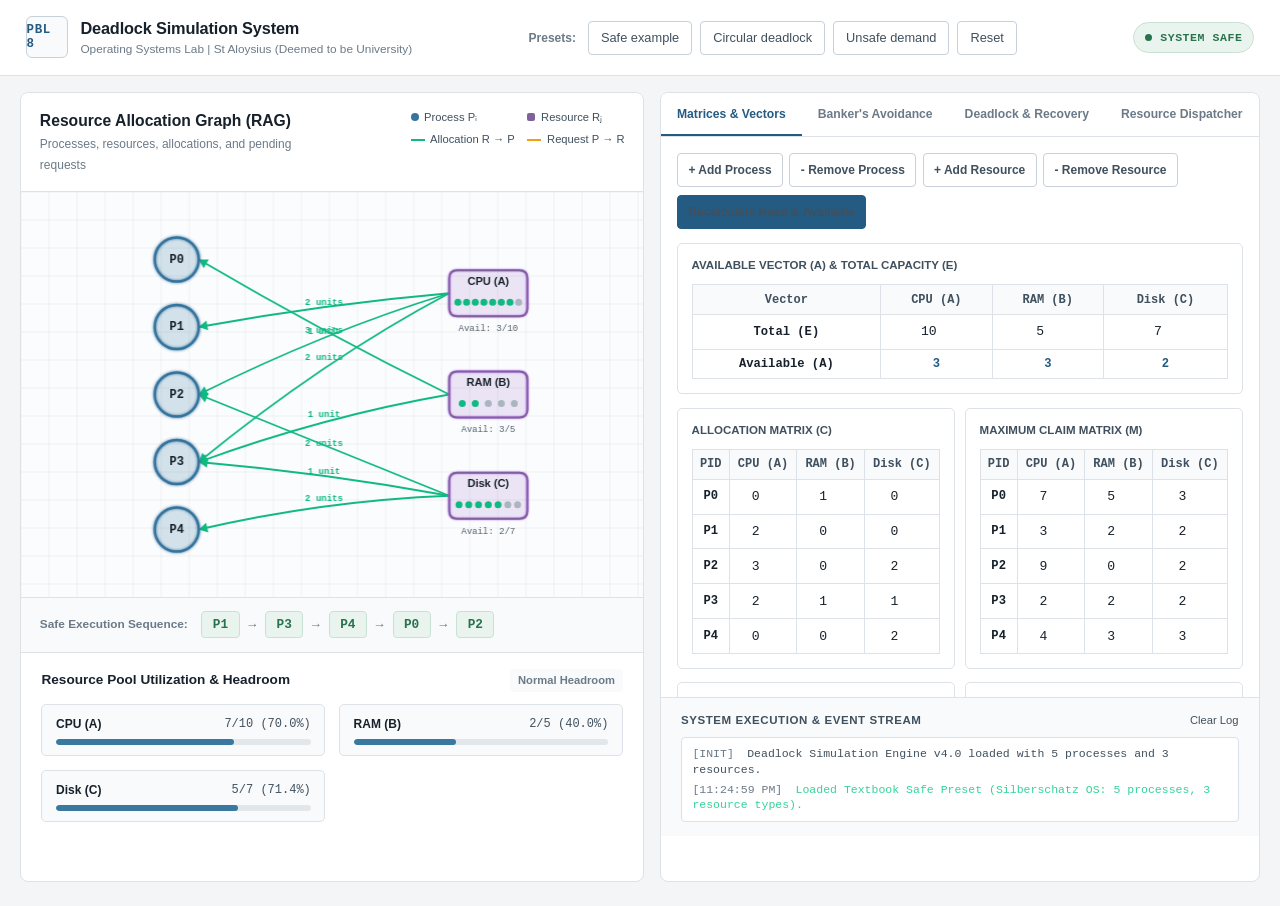
==== commit dc0b8351: "fix deadlock graph legend labels" ====
--- a/deadlock_v4/gui/index.html
+++ b/deadlock_v4/gui/index.html
@@ -45,10 +45,10 @@
                     <span class="panel-subtitle">Processes, resources, allocations, and pending requests</span>
                 </div>
                 <div class="graph-legend">
-                    <span class="legend-item"><span class="legend-dot dot-process"></span> Process ($P_i$)</span>
-                    <span class="legend-item"><span class="legend-dot dot-resource"></span> Resource ($R_j$)</span>
-                    <span class="legend-item"><span class="legend-line line-alloc"></span> Allocated ($R \to P$)</span>
-                    <span class="legend-item"><span class="legend-line line-req"></span> Requested ($P \to R$)</span>
+                    <span class="legend-item"><span class="legend-dot dot-process"></span> Process Pᵢ</span>
+                    <span class="legend-item"><span class="legend-dot dot-resource"></span> Resource Rⱼ</span>
+                    <span class="legend-item"><span class="legend-line line-alloc"></span> Allocation R → P</span>
+                    <span class="legend-item"><span class="legend-line line-req"></span> Request P → R</span>
                 </div>
             </div>
 
--- a/deadlock_v4/gui/style.css
+++ b/deadlock_v4/gui/style.css
@@ -1173,3 +1173,18 @@
 @media (prefers-reduced-motion: reduce) {
     *, *::before, *::after { scroll-behavior: auto !important; transition-duration: .01ms !important; animation-duration: .01ms !important; animation-iteration-count: 1 !important; }
 }
+
+/* Keep the graph title and legend legible inside the dashboard column. */
+.panel-header { min-width: 0; }
+.panel-title-wrap { min-width: 225px; flex: 0 1 300px; }
+.graph-legend {
+    display: grid;
+    grid-template-columns: repeat(2, max-content);
+    align-items: center;
+    flex: 0 0 auto;
+    gap: .35rem .8rem;
+}
+.legend-item { white-space: nowrap; }
+@media (max-width: 760px) {
+    .panel-title-wrap { min-width: 0; }
+}
